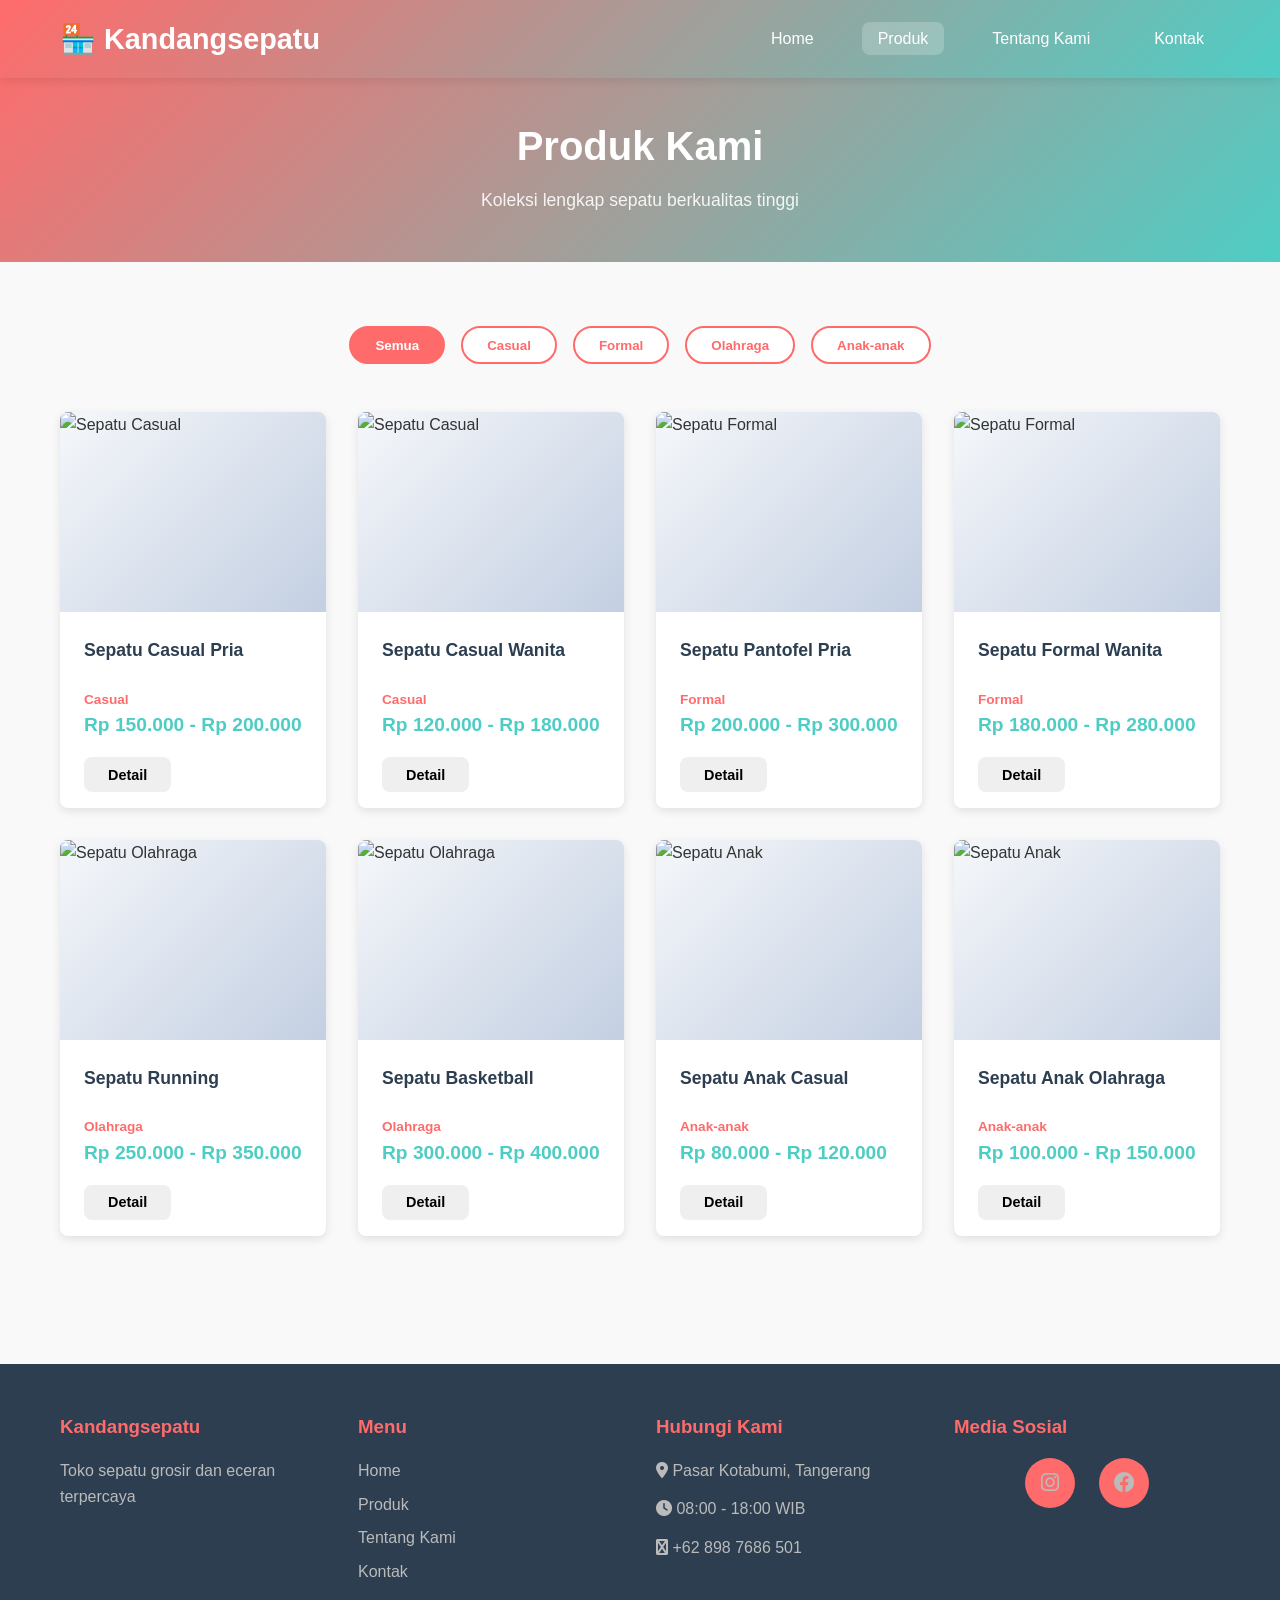
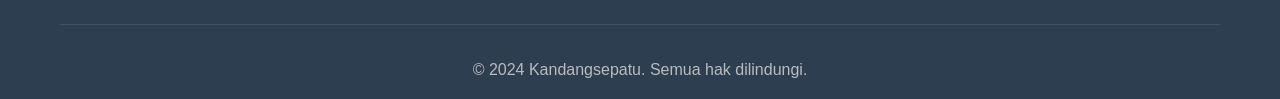
==== produk.html @ c621ce99 "Tambah file HTML lengkap (index.html, produk.html, tentang.html)" ====
<!DOCTYPE html>
<html lang="id">
<head>
    <meta charset="UTF-8">
    <meta name="viewport" content="width=device-width, initial-scale=1.0">
    <title>Produk - Kandangsepatu</title>
    <link rel="stylesheet" href="css/style.css">
    <link rel="stylesheet" href="https://cdnjs.cloudflare.com/ajax/libs/font-awesome/6.0.0/css/all.min.css">
</head>
<body>
    <!-- Navigation -->
    <nav class="navbar">
        <div class="container">
            <div class="navbar-brand">
                <h1>🏪 Kandangsepatu</h1>
            </div>
            <ul class="navbar-menu">
                <li><a href="index.html">Home</a></li>
                <li><a href="produk.html" class="active">Produk</a></li>
                <li><a href="tentang.html">Tentang Kami</a></li>
                <li><a href="kontak.html">Kontak</a></li>
            </ul>
        </div>
    </nav>

    <!-- Page Header -->
    <section class="page-header">
        <div class="container">
            <h1>Produk Kami</h1>
            <p>Koleksi lengkap sepatu berkualitas tinggi</p>
        </div>
    </section>

    <!-- Produk Section -->
    <section class="products">
        <div class="container">
            <div class="filter-buttons">
                <button class="filter-btn active" data-filter="all">Semua</button>
                <button class="filter-btn" data-filter="casual">Casual</button>
                <button class="filter-btn" data-filter="formal">Formal</button>
                <button class="filter-btn" data-filter="olahraga">Olahraga</button>
                <button class="filter-btn" data-filter="anak">Anak-anak</button>
            </div>

            <div class="products-grid">
                <!-- Sepatu Casual -->
                <div class="product-card" data-category="casual">
                    <div class="product-image">
                        <img src="https://via.placeholder.com/250x250?text=Sepatu+Casual+1" alt="Sepatu Casual">
                    </div>
                    <h3>Sepatu Casual Pria</h3>
                    <p class="category-tag">Casual</p>
                    <p class="price">Rp 150.000 - Rp 200.000</p>
                    <button class="btn btn-small">Detail</button>
                </div>

                <div class="product-card" data-category="casual">
                    <div class="product-image">
                        <img src="https://via.placeholder.com/250x250?text=Sepatu+Casual+2" alt="Sepatu Casual">
                    </div>
                    <h3>Sepatu Casual Wanita</h3>
                    <p class="category-tag">Casual</p>
                    <p class="price">Rp 120.000 - Rp 180.000</p>
                    <button class="btn btn-small">Detail</button>
                </div>

                <!-- Sepatu Formal -->
                <div class="product-card" data-category="formal">
                    <div class="product-image">
                        <img src="https://via.placeholder.com/250x250?text=Sepatu+Formal+1" alt="Sepatu Formal">
                    </div>
                    <h3>Sepatu Pantofel Pria</h3>
                    <p class="category-tag">Formal</p>
                    <p class="price">Rp 200.000 - Rp 300.000</p>
                    <button class="btn btn-small">Detail</button>
                </div>

                <div class="product-card" data-category="formal">
                    <div class="product-image">
                        <img src="https://via.placeholder.com/250x250?text=Sepatu+Formal+2" alt="Sepatu Formal">
                    </div>
                    <h3>Sepatu Formal Wanita</h3>
                    <p class="category-tag">Formal</p>
                    <p class="price">Rp 180.000 - Rp 280.000</p>
                    <button class="btn btn-small">Detail</button>
                </div>

                <!-- Sepatu Olahraga -->
                <div class="product-card" data-category="olahraga">
                    <div class="product-image">
                        <img src="https://via.placeholder.com/250x250?text=Sepatu+Olahraga+1" alt="Sepatu Olahraga">
                    </div>
                    <h3>Sepatu Running</h3>
                    <p class="category-tag">Olahraga</p>
                    <p class="price">Rp 250.000 - Rp 350.000</p>
                    <button class="btn btn-small">Detail</button>
                </div>

                <div class="product-card" data-category="olahraga">
                    <div class="product-image">
                        <img src="https://via.placeholder.com/250x250?text=Sepatu+Olahraga+2" alt="Sepatu Olahraga">
                    </div>
                    <h3>Sepatu Basketball</h3>
                    <p class="category-tag">Olahraga</p>
                    <p class="price">Rp 300.000 - Rp 400.000</p>
                    <button class="btn btn-small">Detail</button>
                </div>

                <!-- Sepatu Anak-anak -->
                <div class="product-card" data-category="anak">
                    <div class="product-image">
                        <img src="https://via.placeholder.com/250x250?text=Sepatu+Anak+1" alt="Sepatu Anak">
                    </div>
                    <h3>Sepatu Anak Casual</h3>
                    <p class="category-tag">Anak-anak</p>
                    <p class="price">Rp 80.000 - Rp 120.000</p>
                    <button class="btn btn-small">Detail</button>
                </div>

                <div class="product-card" data-category="anak">
                    <div class="product-image">
                        <img src="https://via.placeholder.com/250x250?text=Sepatu+Anak+2" alt="Sepatu Anak">
                    </div>
                    <h3>Sepatu Anak Olahraga</h3>
                    <p class="category-tag">Anak-anak</p>
                    <p class="price">Rp 100.000 - Rp 150.000</p>
                    <button class="btn btn-small">Detail</button>
                </div>
            </div>
        </div>
    </section>

    <!-- Footer -->
    <footer class="footer">
        <div class="container">
            <div class="footer-content">
                <div class="footer-section">
                    <h3>Kandangsepatu</h3>
                    <p>Toko sepatu grosir dan eceran terpercaya</p>
                </div>
                <div class="footer-section">
                    <h3>Menu</h3>
                    <ul>
                        <li><a href="index.html">Home</a></li>
                        <li><a href="produk.html">Produk</a></li>
                        <li><a href="tentang.html">Tentang Kami</a></li>
                        <li><a href="kontak.html">Kontak</a></li>
                    </ul>
                </div>
                <div class="footer-section">
                    <h3>Hubungi Kami</h3>
                    <p><i class="fas fa-map-marker-alt"></i> Pasar Kotabumi, Tangerang</p>
                    <p><i class="fas fa-clock"></i> 08:00 - 18:00 WIB</p>
                    <p><i class="fas fa-whatsapp"></i> <a href="https://wa.me/628987686501">+62 898 7686 501</a></p>
                </div>
                <div class="footer-section">
                    <h3>Media Sosial</h3>
                    <div class="social-links">
                        <a href="https://instagram.com/revscoll" target="_blank"><i class="fab fa-instagram"></i></a>
                        <a href="https://facebook.com/revscoll" target="_blank"><i class="fab fa-facebook"></i></a>
                    </div>
                </div>
            </div>
            <div class="footer-bottom">
                <p>&copy; 2024 Kandangsepatu. Semua hak dilindungi.</p>
            </div>
        </div>
    </footer>

    <script src="js/script.js"></script>
</body>
</html>
---- css/style.css ----
/* ===== RESET & GENERAL ===== */
* {
    margin: 0;
    padding: 0;
    box-sizing: border-box;
}

:root {
    --primary-color: #FF6B6B;
    --secondary-color: #4ECDC4;
    --dark-color: #2C3E50;
    --light-color: #ECF0F1;
    --text-color: #333;
    --border-radius: 8px;
    --transition: all 0.3s ease;
}

body {
    font-family: 'Segoe UI', Tahoma, Geneva, Verdana, sans-serif;
    line-height: 1.6;
    color: var(--text-color);
    background-color: #f9f9f9;
}

html {
    scroll-behavior: smooth;
}

.container {
    max-width: 1200px;
    margin: 0 auto;
    padding: 0 20px;
}

/* ===== NAVBAR ===== */
.navbar {
    background: linear-gradient(135deg, var(--primary-color), var(--secondary-color));
    color: white;
    padding: 1rem 0;
    position: sticky;
    top: 0;
    z-index: 1000;
    box-shadow: 0 2px 10px rgba(0, 0, 0, 0.1);
}

.navbar .container {
    display: flex;
    justify-content: space-between;
    align-items: center;
}

.navbar-brand h1 {
    font-size: 1.8rem;
    font-weight: bold;
}

.navbar-menu {
    display: flex;
    list-style: none;
    gap: 2rem;
}

.navbar-menu a {
    color: white;
    text-decoration: none;
    font-weight: 500;
    transition: var(--transition);
    padding: 0.5rem 1rem;
    border-radius: var(--border-radius);
}

.navbar-menu a:hover,
.navbar-menu a.active {
    background: rgba(255, 255, 255, 0.2);
    transform: translateY(-2px);
}

/* ===== HERO SECTION ===== */
.hero {
    background: linear-gradient(135deg, var(--primary-color), var(--secondary-color));
    color: white;
    padding: 6rem 0;
    text-align: center;
    margin-top: 0;
}

.hero-content h2 {
    font-size: 3rem;
    margin-bottom: 1rem;
    animation: slideInDown 0.8s ease;
}

.hero-content p {
    font-size: 1.5rem;
    margin-bottom: 2rem;
    opacity: 0.9;
    animation: slideInUp 0.8s ease;
}

.hero-buttons {
    display: flex;
    gap: 1rem;
    justify-content: center;
    flex-wrap: wrap;
}

/* ===== BUTTONS ===== */
.btn {
    padding: 0.8rem 2rem;
    border: none;
    border-radius: var(--border-radius);
    font-size: 1rem;
    font-weight: 600;
    cursor: pointer;
    text-decoration: none;
    display: inline-block;
    transition: var(--transition);
}

.btn-primary {
    background: var(--primary-color);
    color: white;
}

.btn-primary:hover {
    background: #FF5252;
    transform: translateY(-3px);
    box-shadow: 0 5px 15px rgba(255, 107, 107, 0.3);
}

.btn-secondary {
    background: var(--secondary-color);
    color: white;
}

.btn-secondary:hover {
    background: #45B8AE;
    transform: translateY(-3px);
    box-shadow: 0 5px 15px rgba(78, 205, 196, 0.3);
}

.btn-small {
    padding: 0.6rem 1.5rem;
    font-size: 0.9rem;
}

.btn-large {
    padding: 1.2rem 3rem;
    font-size: 1.1rem;
}

/* ===== FEATURES SECTION ===== */
.features,
.categories,
.products,
.about-section,
.services,
.contact-section {
    padding: 4rem 0;
}

.features h2,
.categories h2,
.products h2,
.about-section h2,
.services h2,
.contact-section h2 {
    text-align: center;
    font-size: 2.5rem;
    margin-bottom: 3rem;
    color: var(--dark-color);
}

.features-grid {
    display: grid;
    grid-template-columns: repeat(auto-fit, minmax(300px, 1fr));
    gap: 2rem;
}

.feature-card {
    background: white;
    padding: 2rem;
    border-radius: var(--border-radius);
    text-align: center;
    box-shadow: 0 3px 10px rgba(0, 0, 0, 0.1);
    transition: var(--transition);
}

.feature-card:hover {
    transform: translateY(-10px);
    box-shadow: 0 10px 25px rgba(0, 0, 0, 0.15);
}

.feature-card i {
    font-size: 2.5rem;
    color: var(--primary-color);
    margin-bottom: 1rem;
}

.feature-card h3 {
    font-size: 1.3rem;
    margin-bottom: 0.8rem;
    color: var(--dark-color);
}

.feature-card p {
    color: #666;
    font-size: 0.95rem;
}

/* ===== CATEGORIES SECTION ===== */
.categories {
    background: linear-gradient(135deg, #f5f7fa, #c3cfe2);
}

.categories-grid {
    display: grid;
    grid-template-columns: repeat(auto-fit, minmax(200px, 1fr));
    gap: 1.5rem;
}

.category-card {
    background: white;
    padding: 2rem;
    border-radius: var(--border-radius);
    text-align: center;
    cursor: pointer;
    transition: var(--transition);
    box-shadow: 0 3px 10px rgba(0, 0, 0, 0.1);
}

.category-card:hover {
    background: var(--primary-color);
    color: white;
    transform: translateY(-8px);
    box-shadow: 0 8px 20px rgba(255, 107, 107, 0.3);
}

.category-card i {
    font-size: 2rem;
    margin-bottom: 0.8rem;
}

.category-card h3 {
    font-size: 1.2rem;
}

/* ===== CTA SECTION ===== */
.cta {
    background: linear-gradient(135deg, var(--primary-color), var(--secondary-color));
    color: white;
    padding: 4rem 0;
    text-align: center;
}

.cta h2 {
    font-size: 2.5rem;
    margin-bottom: 1rem;
}

.cta p {
    font-size: 1.2rem;
    margin-bottom: 2rem;
}

/* ===== PRODUK SECTION ===== */
.page-header {
    background: linear-gradient(135deg, var(--primary-color), var(--secondary-color));
    color: white;
    padding: 3rem 0;
    text-align: center;
    margin-top: -60px;
    padding-top: 6rem;
}

.page-header h1 {
    font-size: 2.5rem;
    margin-bottom: 0.5rem;
}

.page-header p {
    font-size: 1.1rem;
    opacity: 0.9;
}

.filter-buttons {
    display: flex;
    gap: 1rem;
    justify-content: center;
    margin-bottom: 3rem;
    flex-wrap: wrap;
}

.filter-btn {
    padding: 0.6rem 1.5rem;
    border: 2px solid var(--primary-color);
    background: white;
    color: var(--primary-color);
    border-radius: 25px;
    cursor: pointer;
    font-weight: 600;
    transition: var(--transition);
}

.filter-btn:hover,
.filter-btn.active {
    background: var(--primary-color);
    color: white;
}

.products-grid {
    display: grid;
    grid-template-columns: repeat(auto-fill, minmax(250px, 1fr));
    gap: 2rem;
}

.product-card {
    background: white;
    border-radius: var(--border-radius);
    overflow: hidden;
    box-shadow: 0 3px 10px rgba(0, 0, 0, 0.1);
    transition: var(--transition);
    cursor: pointer;
}

.product-card:hover {
    transform: translateY(-10px);
    box-shadow: 0 10px 25px rgba(0, 0, 0, 0.15);
}

.product-image {
    width: 100%;
    height: 200px;
    background: linear-gradient(135deg, #f5f7fa, #c3cfe2);
    display: flex;
    align-items: center;
    justify-content: center;
    overflow: hidden;
}

.product-image img {
    width: 100%;
    height: 100%;
    object-fit: cover;
    transition: var(--transition);
}

.product-card:hover .product-image img {
    transform: scale(1.1);
}

.product-card h3 {
    padding: 1.5rem;
    margin: 0;
    font-size: 1.1rem;
    color: var(--dark-color);
}

.category-tag {
    padding: 0 1.5rem;
    color: var(--primary-color);
    font-weight: 600;
    font-size: 0.85rem;
}

.price {
    padding: 0 1.5rem;
    font-size: 1.2rem;
    font-weight: 700;
    color: var(--secondary-color);
}

.product-card .btn {
    display: block;
    margin: 1rem 1.5rem;
    text-align: center;
}

/* ===== TENTANG KAMI SECTION ===== */
.about-content {
    background: white;
    padding: 2rem;
    border-radius: var(--border-radius);
    margin-bottom: 3rem;
    box-shadow: 0 3px 10px rgba(0, 0, 0, 0.1);
}

.about-content h2 {
    color: var(--dark-color);
    margin-bottom: 1rem;
    text-align: left;
}

.about-content p {
    margin-bottom: 1rem;
    line-height: 1.8;
    color: #555;
    font-size: 1.05rem;
}

.vision-mission {
    display: grid;
    grid-template-columns: repeat(auto-fit, minmax(300px, 1fr));
    gap: 2rem;
    margin-bottom: 3rem;
}

.vm-card {
    background: linear-gradient(135deg, var(--primary-color), var(--secondary-color));
    color: white;
    padding: 2.5rem;
    border-radius: var(--border-radius);
    box-shadow: 0 5px 15px rgba(0, 0, 0, 0.2);
    transition: var(--transition);
}

.vm-card:hover {
    transform: translateY(-8px);
}

.vm-card h3 {
    font-size: 1.5rem;
    margin-bottom: 1rem;
}

.vm-card p {
    font-size: 1.05rem;
    line-height: 1.6;
}

.why-us {
    padding: 4rem 0;
    background: white;
}

.why-us-grid {
    display: grid;
    grid-template-columns: repeat(auto-fit, minmax(280px, 1fr));
    gap: 2rem;
}

.why-card {
    background: white;
    padding: 2rem;
    border-radius: var(--border-radius);
    text-align: center;
    box-shadow: 0 3px 10px rgba(0, 0, 0, 0.1);
    transition: var(--transition);
    border-top: 4px solid var(--primary-color);
}

.why-card:hover {
    transform: translateY(-8px);
    box-shadow: 0 8px 20px rgba(0, 0, 0, 0.15);
}

.why-card i {
    font-size: 2.5rem;
    color: var(--primary-color);
    margin-bottom: 1rem;
}

.why-card h3 {
    color: var(--dark-color);
    margin-bottom: 0.8rem;
}

.why-card p {
    color: #666;
    font-size: 0.95rem;
}

.services {
    background: linear-gradient(135deg, #f5f7fa, #c3cfe2);
}

.services-grid {
    display: grid;
    grid-template-columns: repeat(auto-fit, minmax(260px, 1fr));
    gap: 2rem;
}

.service-card {
    background: white;
    padding: 2rem;
    border-radius: var(--border-radius);
    box-shadow: 0 3px 10px rgba(0, 0, 0, 0.1);
    transition: var(--transition);
}

.service-card:hover {
    transform: translateY(-8px);
    box-shadow: 0 8px 20px rgba(0, 0, 0, 0.15);
}

.service-card h3 {
    color: var(--primary-color);
    margin-bottom: 1rem;
    font-size: 1.3rem;
}

.service-card p {
    color: #666;
    line-height: 1.6;
}

/* ===== KONTAK SECTION ===== */
.contact-info {
    margin-bottom: 4rem;
}

.contact-cards {
    display: grid;
    grid-template-columns: repeat(auto-fit, minmax(250px, 1fr));
    gap: 2rem;
    margin-bottom: 3rem;
}

.contact-card {
    background: white;
    padding: 2rem;
    border-radius: var(--border-radius);
    text-align: center;
    box-shadow: 0 3px 10px rgba(0, 0, 0, 0.1);
    transition: var(--transition);
    border-top: 4px solid var(--primary-color);
}

.contact-card:hover {
    transform: translateY(-8px);
    box-shadow: 0 8px 20px rgba(0, 0, 0, 0.15);
}

.contact-card i {
    font-size: 2.5rem;
    color: var(--primary-color);
    margin-bottom: 1rem;
}

.contact-card h3 {
    color: var(--dark-color);
    margin-bottom: 0.8rem;
}

.contact-card p,
.contact-card a {
    color: #666;
    text-decoration: none;
    transition: var(--transition);
}

.contact-card a:hover {
    color: var(--primary-color);
    font-weight: 600;
}

.contact-form-section {
    background: white;
    padding: 3rem;
    border-radius: var(--border-radius);
    box-shadow: 0 3px 10px rgba(0, 0, 0, 0.1);
    margin-bottom: 3rem;
}

.contact-form-section h2 {
    text-align: center;
    margin-bottom: 2rem;
}

.contact-form {
    max-width: 600px;
    margin: 0 auto;
}

.form-group {
    margin-bottom: 1.5rem;
}

.form-group label {
    display: block;
    margin-bottom: 0.5rem;
    font-weight: 600;
    color: var(--dark-color);
}

.form-group input,
.form-group textarea {
    width: 100%;
    padding: 0.8rem;
    border: 2px solid #ddd;
    border-radius: var(--border-radius);
    font-family: inherit;
    font-size: 1rem;
    transition: var(--transition);
}

.form-group input:focus,
.form-group textarea:focus {
    outline: none;
    border-color: var(--primary-color);
    box-shadow: 0 0 5px rgba(255, 107, 107, 0.3);
}

.contact-form .btn {
    width: 100%;
    margin-top: 1rem;
}

.social-section {
    text-align: center;
}

.social-section h2 {
    margin-bottom: 2rem;
}

.social-links {
    display: flex;
    gap: 1.5rem;
    justify-content: center;
}

.social-links a {
    display: inline-flex;
    align-items: center;
    justify-content: center;
    width: 50px;
    height: 50px;
    background: var(--primary-color);
    color: white;
    border-radius: 50%;
    text-decoration: none;
    font-size: 1.3rem;
    transition: var(--transition);
}

.social-links a:hover {
    background: var(--secondary-color);
    transform: scale(1.1);
}

.social-links-large {
    display: flex;
    gap: 2rem;
    justify-content: center;
    flex-wrap: wrap;
}

.social-link {
    display: flex;
    align-items: center;
    gap: 1rem;
    padding: 1rem 2rem;
    background: white;
    color: var(--primary-color);
    border: 2px solid var(--primary-color);
    border-radius: var(--border-radius);
    text-decoration: none;
    font-weight: 600;
    transition: var(--transition);
}

.social-link:hover {
    background: var(--primary-color);
    color: white;
}

.social-link i {
    font-size: 1.5rem;
}

/* ===== FOOTER ===== */
.footer {
    background: var(--dark-color);
    color: white;
    padding: 3rem 0 1rem;
    margin-top: 4rem;
}

.footer-content {
    display: grid;
    grid-template-columns: repeat(auto-fit, minmax(250px, 1fr));
    gap: 2rem;
    margin-bottom: 2rem;
}

.footer-section h3 {
    margin-bottom: 1rem;
    color: var(--primary-color);
}

.footer-section p {
    margin-bottom: 0.8rem;
    line-height: 1.6;
    color: #bbb;
}

.footer-section ul {
    list-style: none;
}

.footer-section ul li {
    margin-bottom: 0.5rem;
}

.footer-section a {
    color: #bbb;
    text-decoration: none;
    transition: var(--transition);
}

.footer-section a:hover {
    color: var(--primary-color);
}

.footer-bottom {
    border-top: 1px solid rgba(255, 255, 255, 0.1);
    padding-top: 2rem;
    text-align: center;
    color: #bbb;
}

/* ===== ANIMATIONS ===== */
@keyframes slideInDown {
    from {
        opacity: 0;
        transform: translateY(-30px);
    }
    to {
        opacity: 1;
        transform: translateY(0);
    }
}

@keyframes slideInUp {
    from {
        opacity: 0;
        transform: translateY(30px);
    }
    to {
        opacity: 1;
        transform: translateY(0);
    }
}

/* ===== RESPONSIVE ===== */
@media (max-width: 768px) {
    .navbar-menu {
        gap: 1rem;
        font-size: 0.9rem;
    }

    .navbar-menu a {
        padding: 0.5rem 0.8rem;
    }

    .hero-content h2 {
        font-size: 2rem;
    }

    .hero-content p {
        font-size: 1.2rem;
    }

    .features h2,
    .categories h2,
    .products h2,
    .about-section h2,
    .services h2,
    .contact-section h2 {
        font-size: 2rem;
    }

    .cta h2 {
        font-size: 2rem;
    }

    .page-header h1 {
        font-size: 2rem;
    }

    .hero-buttons {
        flex-direction: column;
    }

    .hero-buttons .btn {
        width: 100%;
    }

    .navbar .container {
        flex-direction: column;
        gap: 1rem;
    }

    .navbar-menu {
        width: 100%;
        justify-content: center;
    }

    .contact-form-section {
        padding: 1.5rem;
    }

    .filter-buttons {
        gap: 0.5rem;
    }

    .filter-btn {
        padding: 0.5rem 1rem;
        font-size: 0.9rem;
    }

    .social-links-large {
        flex-direction: column;
        gap: 1rem;
    }

    .social-link {
        width: 100%;
        justify-content: center;
    }
}

@media (max-width: 480px) {
    .navbar-brand h1 {
        font-size: 1.3rem;
    }

    .hero-content h2 {
        font-size: 1.5rem;
    }

    .hero-content p {
        font-size: 1rem;
    }

    .features-grid,
    .categories-grid,
    .products-grid,
    .why-us-grid,
    .services-grid,
    .contact-cards {
        grid-template-columns: 1fr;
    }

    .btn {
        padding: 0.6rem 1.2rem;
        font-size: 0.9rem;
    }

    .page-header {
        padding-top: 4rem;
    }
}
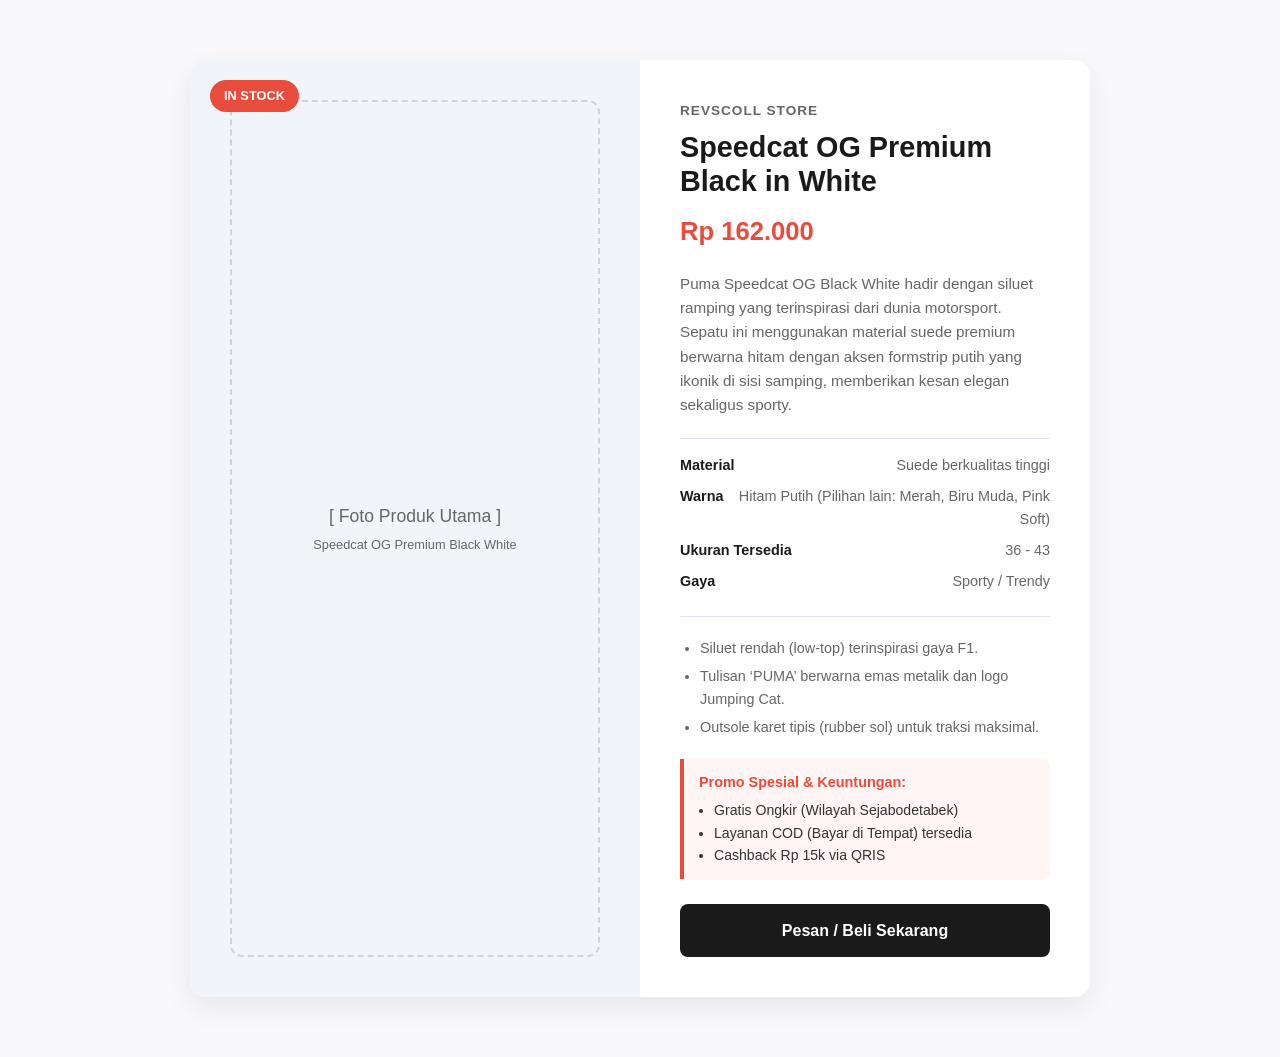
==== commit 754860a2: "Revise produk.html for Speedcat OG Premium Updated product details and styling for the Speedcat OG P" ====
--- a/produk.html
+++ b/produk.html
@@ -3,170 +3,236 @@
 <head>
     <meta charset="UTF-8">
     <meta name="viewport" content="width=device-width, initial-scale=1.0">
-    <title>Produk - Kandangsepatu</title>
-    <link rel="stylesheet" href="css/style.css">
-    <link rel="stylesheet" href="https://cdnjs.cloudflare.com/ajax/libs/font-awesome/6.0.0/css/all.min.css">
+    <title>Speedcat OG Premium Black in White - Revscoll Store</title>
+    <style>
+        :root {
+            --primary: #1a1a1a;
+            --accent: #e74c3c;
+            --bg: #f9f9fb;
+            --card-bg: #ffffff;
+            --text: #333333;
+            --text-light: #666666;
+            --border: #e2e8f0;
+        }
+        * {
+            box-sizing: border-box;
+            margin: 0;
+            padding: 0;
+        }
+        body {
+            font-family: 'Segoe UI', Tahoma, Geneva, Verdana, sans-serif;
+            background-color: var(--bg);
+            color: var(--text);
+            line-height: 1.6;
+            padding: 20px;
+        }
+        .container {
+            max-width: 900px;
+            margin: 40px auto;
+            background: var(--card-bg);
+            border-radius: 16px;
+            box-shadow: 0 10px 30px rgba(0,0,0,0.08);
+            overflow: hidden;
+            display: grid;
+            grid-template-columns: 1fr 1fr;
+            gap: 0;
+        }
+        @media (max-width: 768px) {
+            .container {
+                grid-template-columns: 1fr;
+            }
+        }
+        .product-gallery {
+            background: #f1f5f9;
+            display: flex;
+            align-items: center;
+            justify-content: center;
+            padding: 40px;
+            position: relative;
+            min-height: 350px;
+        }
+        .badge {
+            position: absolute;
+            top: 20px;
+            left: 20px;
+            background: var(--accent);
+            color: white;
+            padding: 6px 14px;
+            font-size: 0.8rem;
+            font-weight: bold;
+            border-radius: 20px;
+            text-transform: uppercase;
+        }
+        .image-placeholder {
+            text-align: center;
+            color: var(--text-light);
+            font-size: 1.1rem;
+            border: 2px dashed #cbd5e1;
+            width: 100%;
+            height: 100%;
+            display: flex;
+            flex-direction: column;
+            align-items: center;
+            justify-content: center;
+            border-radius: 12px;
+            padding: 20px;
+        }
+        .product-details {
+            padding: 40px;
+            display: flex;
+            flex-direction: column;
+            justify-content: space-between;
+        }
+        .brand-tag {
+            font-size: 0.85rem;
+            font-weight: 700;
+            color: var(--text-light);
+            text-transform: uppercase;
+            letter-spacing: 1px;
+            margin-bottom: 8px;
+        }
+        .product-title {
+            font-size: 1.8rem;
+            font-weight: 800;
+            color: var(--primary);
+            margin-bottom: 12px;
+            line-height: 1.2;
+        }
+        .product-price {
+            font-size: 1.6rem;
+            font-weight: bold;
+            color: var(--accent);
+            margin-bottom: 20px;
+        }
+        .product-desc {
+            font-size: 0.95rem;
+            color: var(--text-light);
+            margin-bottom: 20px;
+        }
+        .specs-section {
+            margin-bottom: 20px;
+            border-top: 1px solid var(--border);
+            border-bottom: 1px solid var(--border);
+            padding: 15px 0;
+        }
+        .spec-item {
+            display: flex;
+            justify-content: space-between;
+            font-size: 0.9rem;
+            margin-bottom: 8px;
+        }
+        .spec-label {
+            font-weight: 600;
+            color: var(--primary);
+        }
+        .spec-value {
+            color: var(--text-light);
+            text-align: right;
+        }
+        .features-list {
+            margin-bottom: 20px;
+            padding-left: 20px;
+            font-size: 0.9rem;
+            color: var(--text-light);
+        }
+        .features-list li {
+            margin-bottom: 5px;
+        }
+        .promo-box {
+            background: #fff5f5;
+            border-left: 4px solid var(--accent);
+            padding: 12px 15px;
+            border-radius: 0 8px 8px 0;
+            margin-bottom: 25px;
+            font-size: 0.88rem;
+        }
+        .promo-box h4 {
+            color: var(--accent);
+            margin-bottom: 5px;
+            font-size: 0.9rem;
+        }
+        .promo-box ul {
+            padding-left: 15px;
+            margin: 0;
+        }
+        .btn-buy {
+            display: block;
+            width: 100%;
+            background-color: var(--primary);
+            color: white;
+            text-align: center;
+            padding: 14px;
+            border-radius: 8px;
+            text-decoration: none;
+            font-weight: bold;
+            font-size: 1rem;
+            transition: background 0.2s ease;
+        }
+        .btn-buy:hover {
+            background-color: #333;
+        }
+    </style>
 </head>
 <body>
-    <!-- Navigation -->
-    <nav class="navbar">
-        <div class="container">
-            <div class="navbar-brand">
-                <h1>🏪 Kandangsepatu</h1>
+
+    <div class="container">
+        <!-- Galeri / Foto Produk -->
+        <div class="product-gallery">
+            <div class="badge">In Stock</div>
+            <div class="image-placeholder">
+                <span>[ Foto Produk Utama ]</span>
+                <small style="margin-top: 5px; font-size: 0.8rem;">Speedcat OG Premium Black White</small>
             </div>
-            <ul class="navbar-menu">
-                <li><a href="index.html">Home</a></li>
-                <li><a href="produk.html" class="active">Produk</a></li>
-                <li><a href="tentang.html">Tentang Kami</a></li>
-                <li><a href="kontak.html">Kontak</a></li>
-            </ul>
         </div>
-    </nav>
-
-    <!-- Page Header -->
-    <section class="page-header">
-        <div class="container">
-            <h1>Produk Kami</h1>
-            <p>Koleksi lengkap sepatu berkualitas tinggi</p>
-        </div>
-    </section>
-
-    <!-- Produk Section -->
-    <section class="products">
-        <div class="container">
-            <div class="filter-buttons">
-                <button class="filter-btn active" data-filter="all">Semua</button>
-                <button class="filter-btn" data-filter="casual">Casual</button>
-                <button class="filter-btn" data-filter="formal">Formal</button>
-                <button class="filter-btn" data-filter="olahraga">Olahraga</button>
-                <button class="filter-btn" data-filter="anak">Anak-anak</button>
-            </div>
-
-            <div class="products-grid">
-                <!-- Sepatu Casual -->
-                <div class="product-card" data-category="casual">
-                    <div class="product-image">
-                        <img src="https://via.placeholder.com/250x250?text=Sepatu+Casual+1" alt="Sepatu Casual">
-                    </div>
-                    <h3>Sepatu Casual Pria</h3>
-                    <p class="category-tag">Casual</p>
-                    <p class="price">Rp 150.000 - Rp 200.000</p>
-                    <button class="btn btn-small">Detail</button>
+
+        <!-- Informasi Detail Produk -->
+        <div class="product-details">
+            <div>
+                <div class="brand-tag">Revscoll Store</div>
+                <h1 class="product-title">Speedcat OG Premium Black in White</h1>
+                <div class="product-price">Rp 162.000</div>
+                <p class="product-desc">
+                    Puma Speedcat OG Black White hadir dengan siluet ramping yang terinspirasi dari dunia motorsport. Sepatu ini menggunakan material suede premium berwarna hitam dengan aksen formstrip putih yang ikonik di sisi samping, memberikan kesan elegan sekaligus sporty.
+                </p>
+
+                <div class="specs-section">
+                    <div class="spec-item">
+                        <span class="spec-label">Material</span>
+                        <span class="spec-value">Suede berkualitas tinggi</span>
+                    </div>
+                    <div class="spec-item">
+                        <span class="spec-label">Warna</span>
+                        <span class="spec-value">Hitam Putih (Pilihan lain: Merah, Biru Muda, Pink Soft)</span>
+                    </div>
+                    <div class="spec-item">
+                        <span class="spec-label">Ukuran Tersedia</span>
+                        <span class="spec-value">36 - 43</span>
+                    </div>
+                    <div class="spec-item">
+                        <span class="spec-label">Gaya</span>
+                        <span class="spec-value">Sporty / Trendy</span>
+                    </div>
                 </div>
 
-                <div class="product-card" data-category="casual">
-                    <div class="product-image">
-                        <img src="https://via.placeholder.com/250x250?text=Sepatu+Casual+2" alt="Sepatu Casual">
-                    </div>
-                    <h3>Sepatu Casual Wanita</h3>
-                    <p class="category-tag">Casual</p>
-                    <p class="price">Rp 120.000 - Rp 180.000</p>
-                    <button class="btn btn-small">Detail</button>
-                </div>
-
-                <!-- Sepatu Formal -->
-                <div class="product-card" data-category="formal">
-                    <div class="product-image">
-                        <img src="https://via.placeholder.com/250x250?text=Sepatu+Formal+1" alt="Sepatu Formal">
-                    </div>
-                    <h3>Sepatu Pantofel Pria</h3>
-                    <p class="category-tag">Formal</p>
-                    <p class="price">Rp 200.000 - Rp 300.000</p>
-                    <button class="btn btn-small">Detail</button>
-                </div>
-
-                <div class="product-card" data-category="formal">
-                    <div class="product-image">
-                        <img src="https://via.placeholder.com/250x250?text=Sepatu+Formal+2" alt="Sepatu Formal">
-                    </div>
-                    <h3>Sepatu Formal Wanita</h3>
-                    <p class="category-tag">Formal</p>
-                    <p class="price">Rp 180.000 - Rp 280.000</p>
-                    <button class="btn btn-small">Detail</button>
-                </div>
-
-                <!-- Sepatu Olahraga -->
-                <div class="product-card" data-category="olahraga">
-                    <div class="product-image">
-                        <img src="https://via.placeholder.com/250x250?text=Sepatu+Olahraga+1" alt="Sepatu Olahraga">
-                    </div>
-                    <h3>Sepatu Running</h3>
-                    <p class="category-tag">Olahraga</p>
-                    <p class="price">Rp 250.000 - Rp 350.000</p>
-                    <button class="btn btn-small">Detail</button>
-                </div>
-
-                <div class="product-card" data-category="olahraga">
-                    <div class="product-image">
-                        <img src="https://via.placeholder.com/250x250?text=Sepatu+Olahraga+2" alt="Sepatu Olahraga">
-                    </div>
-                    <h3>Sepatu Basketball</h3>
-                    <p class="category-tag">Olahraga</p>
-                    <p class="price">Rp 300.000 - Rp 400.000</p>
-                    <button class="btn btn-small">Detail</button>
-                </div>
-
-                <!-- Sepatu Anak-anak -->
-                <div class="product-card" data-category="anak">
-                    <div class="product-image">
-                        <img src="https://via.placeholder.com/250x250?text=Sepatu+Anak+1" alt="Sepatu Anak">
-                    </div>
-                    <h3>Sepatu Anak Casual</h3>
-                    <p class="category-tag">Anak-anak</p>
-                    <p class="price">Rp 80.000 - Rp 120.000</p>
-                    <button class="btn btn-small">Detail</button>
-                </div>
-
-                <div class="product-card" data-category="anak">
-                    <div class="product-image">
-                        <img src="https://via.placeholder.com/250x250?text=Sepatu+Anak+2" alt="Sepatu Anak">
-                    </div>
-                    <h3>Sepatu Anak Olahraga</h3>
-                    <p class="category-tag">Anak-anak</p>
-                    <p class="price">Rp 100.000 - Rp 150.000</p>
-                    <button class="btn btn-small">Detail</button>
+                <ul class="features-list">
+                    <li>Siluet rendah (low-top) terinspirasi gaya F1.</li>
+                    <li>Tulisan ‘PUMA’ berwarna emas metalik dan logo Jumping Cat.</li>
+                    <li>Outsole karet tipis (rubber sol) untuk traksi maksimal.</li>
+                </ul>
+
+                <div class="promo-box">
+                    <h4>Promo Spesial & Keuntungan:</h4>
+                    <ul>
+                        <li>Gratis Ongkir (Wilayah Sejabodetabek)</li>
+                        <li>Layanan COD (Bayar di Tempat) tersedia</li>
+                        <li>Cashback Rp 15k via QRIS</li>
+                    </ul>
                 </div>
             </div>
+
+            <a href="https://wa.me/" class="btn-buy" target="_blank">Pesan / Beli Sekarang</a>
         </div>
-    </section>
-
-    <!-- Footer -->
-    <footer class="footer">
-        <div class="container">
-            <div class="footer-content">
-                <div class="footer-section">
-                    <h3>Kandangsepatu</h3>
-                    <p>Toko sepatu grosir dan eceran terpercaya</p>
-                </div>
-                <div class="footer-section">
-                    <h3>Menu</h3>
-                    <ul>
-                        <li><a href="index.html">Home</a></li>
-                        <li><a href="produk.html">Produk</a></li>
-                        <li><a href="tentang.html">Tentang Kami</a></li>
-                        <li><a href="kontak.html">Kontak</a></li>
-                    </ul>
-                </div>
-                <div class="footer-section">
-                    <h3>Hubungi Kami</h3>
-                    <p><i class="fas fa-map-marker-alt"></i> Pasar Kotabumi, Tangerang</p>
-                    <p><i class="fas fa-clock"></i> 08:00 - 18:00 WIB</p>
-                    <p><i class="fas fa-whatsapp"></i> <a href="https://wa.me/628987686501">+62 898 7686 501</a></p>
-                </div>
-                <div class="footer-section">
-                    <h3>Media Sosial</h3>
-                    <div class="social-links">
-                        <a href="https://instagram.com/revscoll" target="_blank"><i class="fab fa-instagram"></i></a>
-                        <a href="https://facebook.com/revscoll" target="_blank"><i class="fab fa-facebook"></i></a>
-                    </div>
-                </div>
-            </div>
-            <div class="footer-bottom">
-                <p>&copy; 2024 Kandangsepatu. Semua hak dilindungi.</p>
-            </div>
-        </div>
-    </footer>
-
-    <script src="js/script.js"></script>
+    </div>
+
 </body>
-</html>+</html>
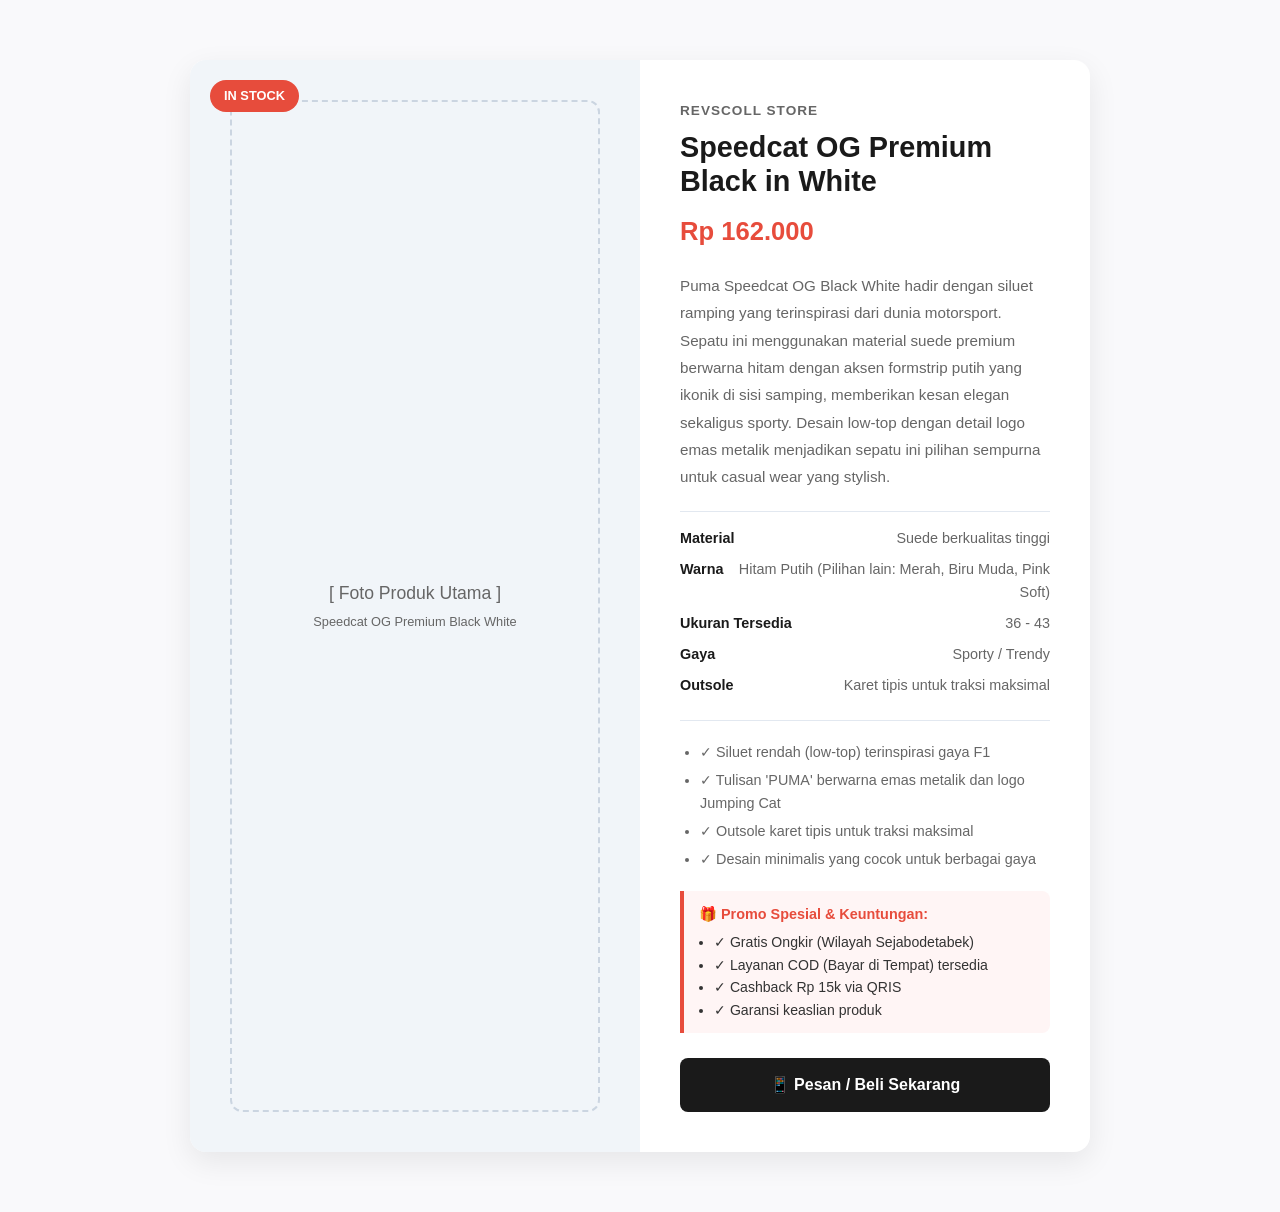
==== commit 3142c377: "Perbaikan lengkap: Update produk.html, CSV catalog, dan dokumentasi" ====
--- a/produk.html
+++ b/produk.html
@@ -108,6 +108,7 @@
             font-size: 0.95rem;
             color: var(--text-light);
             margin-bottom: 20px;
+            line-height: 1.8;
         }
         .specs-section {
             margin-bottom: 20px;
@@ -192,7 +193,7 @@
                 <h1 class="product-title">Speedcat OG Premium Black in White</h1>
                 <div class="product-price">Rp 162.000</div>
                 <p class="product-desc">
-                    Puma Speedcat OG Black White hadir dengan siluet ramping yang terinspirasi dari dunia motorsport. Sepatu ini menggunakan material suede premium berwarna hitam dengan aksen formstrip putih yang ikonik di sisi samping, memberikan kesan elegan sekaligus sporty.
+                    Puma Speedcat OG Black White hadir dengan siluet ramping yang terinspirasi dari dunia motorsport. Sepatu ini menggunakan material suede premium berwarna hitam dengan aksen formstrip putih yang ikonik di sisi samping, memberikan kesan elegan sekaligus sporty. Desain low-top dengan detail logo emas metalik menjadikan sepatu ini pilihan sempurna untuk casual wear yang stylish.
                 </p>
 
                 <div class="specs-section">
@@ -212,27 +213,33 @@
                         <span class="spec-label">Gaya</span>
                         <span class="spec-value">Sporty / Trendy</span>
                     </div>
+                    <div class="spec-item">
+                        <span class="spec-label">Outsole</span>
+                        <span class="spec-value">Karet tipis untuk traksi maksimal</span>
+                    </div>
                 </div>
 
                 <ul class="features-list">
-                    <li>Siluet rendah (low-top) terinspirasi gaya F1.</li>
-                    <li>Tulisan ‘PUMA’ berwarna emas metalik dan logo Jumping Cat.</li>
-                    <li>Outsole karet tipis (rubber sol) untuk traksi maksimal.</li>
+                    <li>✓ Siluet rendah (low-top) terinspirasi gaya F1</li>
+                    <li>✓ Tulisan 'PUMA' berwarna emas metalik dan logo Jumping Cat</li>
+                    <li>✓ Outsole karet tipis untuk traksi maksimal</li>
+                    <li>✓ Desain minimalis yang cocok untuk berbagai gaya</li>
                 </ul>
 
                 <div class="promo-box">
-                    <h4>Promo Spesial & Keuntungan:</h4>
+                    <h4>🎁 Promo Spesial & Keuntungan:</h4>
                     <ul>
-                        <li>Gratis Ongkir (Wilayah Sejabodetabek)</li>
-                        <li>Layanan COD (Bayar di Tempat) tersedia</li>
-                        <li>Cashback Rp 15k via QRIS</li>
+                        <li>✓ Gratis Ongkir (Wilayah Sejabodetabek)</li>
+                        <li>✓ Layanan COD (Bayar di Tempat) tersedia</li>
+                        <li>✓ Cashback Rp 15k via QRIS</li>
+                        <li>✓ Garansi keaslian produk</li>
                     </ul>
                 </div>
             </div>
 
-            <a href="https://wa.me/" class="btn-buy" target="_blank">Pesan / Beli Sekarang</a>
+            <a href="https://wa.me/62812345678?text=Halo%20saya%20tertarik%20dengan%20produk%20Puma%20Speedcat%20OG%20Premium%20Black%20in%20White.%20Berapa%20harganya%20dan%20apakah%20masih%20stok?" class="btn-buy" target="_blank">📱 Pesan / Beli Sekarang</a>
         </div>
     </div>
 
 </body>
-</html>
+</html>
